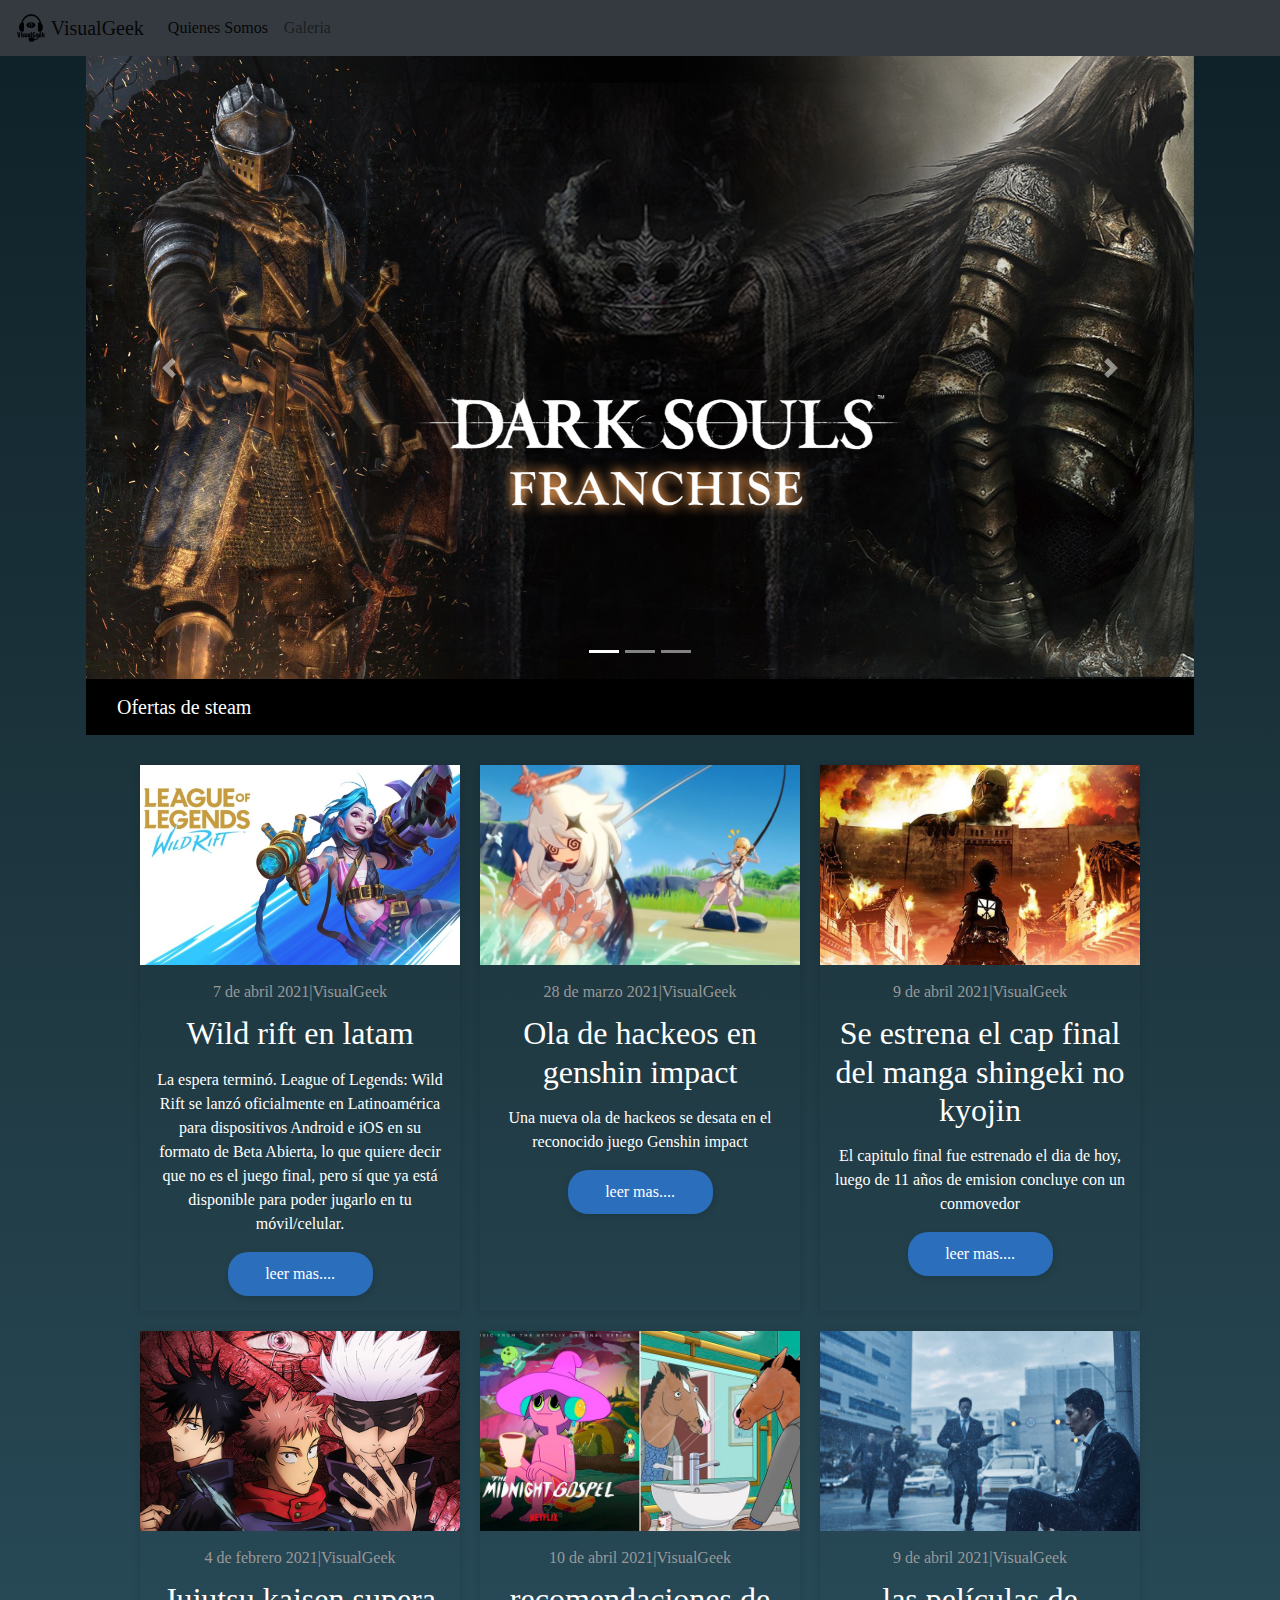
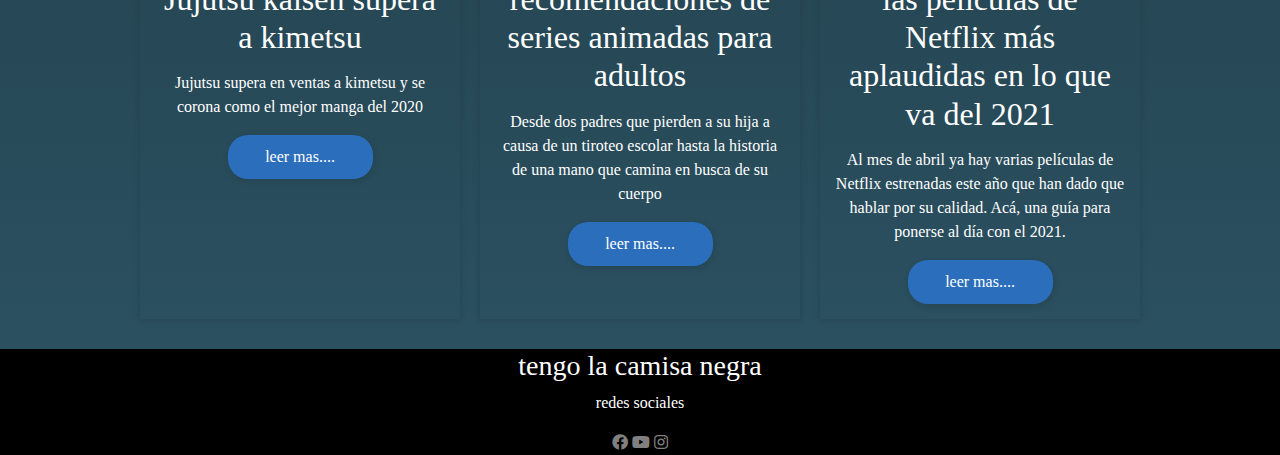
==== Proyecto web/Index.html @ 6cc5756b "Se agrego contenido real de noticias." ====
<!DOCTYPE html> 
<html lang="es">
<head>
    <meta charset="UTF-8">
    <meta name="viewport" content="width=device-width, initial-scale=1.0">
    <meta http-equiv="X-UA-Compatible" content="ie=edge">
    <title>VisualGeek</title>
    <link rel="shortcut icon" href="img/LogoMakr-4siPnE.png" type="image/x-icon">    
    <link rel="stylesheet" href="css/bootstrap.min.css">
    <link rel="stylesheet" href="css/Estilos.css">  
    <link rel="stylesheet" type="text/css" href="https://cdnjs.cloudflare.com/ajax/libs/font-awesome/5.15.1/css/all.min.css">
    
</head>
<body>
  <nav class="navbar navbar-expand-lg navbar-light bg-dark">
    <a class="navbar-brand" href="file:///C:/Users/hp/Desktop/proyecto%20web/index.html">
      <img src="img/LogoMakr-4siPnE.png" width="30" height="30" class="d-inline-block align-top" alt="">
      VisualGeek
    </a>
    <button class="navbar-toggler" type="button" data-toggle="collapse" data-target="#navbarNav" aria-controls="navbarNav" aria-expanded="false" aria-label="Toggle navigation">
      <span class="navbar-toggler-icon"></span>
    </button>
    <div class="collapse navbar-collapse" id="navbarNav">
      <ul class="navbar-nav">
        <li class="nav-item active">
          <a class="nav-link" href="file:///C:/Users/hp/Desktop/proyecto%20web/Quienes%20somos.html#">Quienes Somos <span class="sr-only">(current)</span></a>
        </li>
        <li class="nav-item">
          <a class="nav-link" href="#">Galeria</a>
        </li>
      </ul>
    </div>
  </nav>

      <div id="carouselExampleIndicators" class="carousel slide" data-ride="carousel">
        <ol class="carousel-indicators">
          <li data-target="#carouselExampleIndicators" data-slide-to="0" class="active"></li>
          <li data-target="#carouselExampleIndicators" data-slide-to="1"></li>
          <li data-target="#carouselExampleIndicators" data-slide-to="2"></li>
        </ol>
        <div class="carousel-inner">
          <div class="carousel-item active">
            <a href="https://store.steampowered.com/sale/darksoulsfranchise/"><img src="img/share_image_english.jpg" class="d-block w-100" alt="...">
            </a>
          </div>
          <div class="carousel-item">
            <a href="https://store.steampowered.com/app/381210/Dead_by_Daylight/"><img src="img/screenshot_20170725-232541.png" class="d-block w-100" alt="...">
            </a>
          </div>
          <div class="carousel-item">
            <a href="https://store.steampowered.com/bundle/5699/Grand_Theft_Auto_V_Edicin_Premium/"><img src="img/Diesel_productv2_grand-theft-auto-v_home_GTAV_EGS_Artwork_1920x1080_Hero-Carousel_V06-1920x1080-1503e4b1320d5652dd4f57466c8bcb79424b3fc0.jpg" class="d-block w-100" alt="...">
            </a>
          </div>
        </div>
        <a class="carousel-control-prev" href="#carouselExampleIndicators" role="button" data-slide="prev">
          <span class="carousel-control-prev-icon" aria-hidden="true"></span>
          <span class="sr-only">Previous</span>
        </a>
        <a class="carousel-control-next" href="#carouselExampleIndicators" role="button" data-slide="next">
          <span class="carousel-control-next-icon" aria-hidden="true"></span>
          <span class="sr-only">Next</span>
        </a>
      </div>
      <nav class="navbar lol">
        <div class="container-fluid">
          <span class="navbar-brand mb-0 h1">Ofertas de steam</span>
        </div>
      </nav>
      <section class="post-list">
        <div class="content">
          <article class="post">
            <div class="post-header">
              <div class="post-img-1"></div>
            </div>
            <div class="post-body">
              <span>7 de abril 2021|VisualGeek</span>
              <h2>Wild rift en latam</h2>
              <p>La espera terminó. League of Legends: Wild Rift se lanzó oficialmente en Latinoamérica para dispositivos Android e iOS en su formato de Beta Abierta, lo que quiere decir que no es el juego final, pero sí que ya está disponible para poder jugarlo en tu móvil/celular.</p>
              <a href="https://bolavip.com/gamer/League-of-Legends-Wild-Rift-ya-disponible-en-Android-e-iOS-para-toda-Latinoamerica-20210328-0093.html#:~:text=League%20of%20Legends%3A%20Wild%20Rift%20se%20lanz%C3%B3%20oficialmente%20en%20Latinoam%C3%A9rica,jugarlo%20en%20tu%20m%C3%B3vil%2Fcelular." class="post-link">leer mas....</a>
            </div>
          </article>
          <article class="post">
            <div class="post-header">
              <div class="post-img-2"></div>
            </div>
            <div class="post-body">
              <span>28 de marzo 2021|VisualGeek</span>
              <h2>Ola de hackeos en genshin impact</h2>
              <p>Una nueva ola de hackeos se desata en el reconocido juego Genshin impact</p>
              <a href="#" class="post-link">leer mas....</a>
            </div>
          </article>
          <article class="post">
            <div class="post-header">
              <div class="post-img-3"></div>
            </div>
            <div class="post-body">
              <span>9 de abril 2021|VisualGeek</span>
              <h2>Se estrena el cap final del manga shingeki no kyojin</h2>
              <p>El capitulo final fue estrenado el dia de hoy, luego de 11 años de emision concluye con un conmovedor <final class=""></final></p>
              <a href="https://codigoespagueti.com/noticias/anime/shingeki-no-kyojin-139-el-final-del-manga-explicado/" class="post-link">leer mas....</a>
            </div>
          </article>
          <article class="post">
            <div class="post-header">
              <div class="post-img-4"></div>
            </div>
            <div class="post-body">
              <span>4 de febrero 2021|VisualGeek</span>
              <h2>Jujutsu kaisen supera a kimetsu</h2>
              <p>Jujutsu supera en ventas a kimetsu y se corona como el mejor manga del 2020</p>
              <a href="https://aweita.larepublica.pe/anime-manga-y-comics/2020/12/17/jujutsu-kaisen-supera-kimetsu-yaiba-colocandose-como-mejor-manga-2020-3170" class="post-link">leer mas....</a>
            </div>
          </article>
          <article class="post">
            <div class="post-header">
              <div class="post-img-5"></div>
            </div>
            <div class="post-body">
              <span>10 de abril 2021|VisualGeek</span>
              <h2>recomendaciones de series animadas para adultos</h2>
              <p>Desde dos padres que pierden a su hija a causa de un tiroteo escolar hasta la historia de una mano que camina en busca de su cuerpo</p>
              <a href="https://www.infobae.com/america/entretenimiento/2021/04/10/netflix-recomendaciones-de-peliculas-y-series-animadas-para-adultos/" class="post-link">leer mas....</a>
            </div>
          </article>
          <article class="post">
            <div class="post-header">
              <div class="post-img-6"></div>
            </div>
            <div class="post-body">
              <span>9 de abril 2021|VisualGeek</span>
              <h2>las películas de Netflix más aplaudidas en lo que va del 2021</h2>
              <p>Al mes de abril ya hay varias películas de Netflix estrenadas este año que han dado que hablar por su calidad. Acá, una guía para ponerse al día con el 2021.</p>
              <a href="https://finde.latercera.com/series-y-peliculas/peliculas-netflix-2021-estrenos-mejores-abril-1/" class="post-link">leer mas....</a>
            </div>
          </article>
        </div>
      </section>


     
   <footer class="footer">
     <div class="footer-div">
       <h3>tengo la camisa negra</h3>
       <p>redes sociales</p>
       <a href="#"><i class="fab fa-facebook"></i></a>
       <a href="https://www.youtube.com/watch?v=wrEOjNOKgC0&ab_channel=GabrielCA"><i class="fab fa-youtube"></i></a>
       <a href="https://www.instagram.com/lamaldito/?hl=es-la"><i class="fab fa-instagram"></i></a>

     </div>
    
  
   </footer>

      
      <script src="https://code.jquery.com/jquery-3.2.1.slim.min.js" integrity="sha384-KJ3o2DKtIkvYIK3UENzmM7KCkRr/rE9/Qpg6aAZGJwFDMVNA/GpGFF93hXpG5KkN" crossorigin="anonymous"></script>
      <script src="https://cdnjs.cloudflare.com/ajax/libs/popper.js/1.12.9/umd/popper.min.js" integrity="sha384-ApNbgh9B+Y1QKtv3Rn7W3mgPxhU9K/ScQsAP7hUibX39j7fakFPskvXusvfa0b4Q" crossorigin="anonymous"></script>
      <script src="https://maxcdn.bootstrapcdn.com/bootstrap/4.0.0/js/bootstrap.min.js" integrity="sha384-JZR6Spejh4U02d8jOt6vLEHfe/JQGiRRSQQxSfFWpi1MquVdAyjUar5+76PVCmYl" crossorigin="anonymous"></script> 
</body>



</html>
---- Proyecto web/css/Estilos.css ----
nav.navbar{
    background-color: black;
}
.slide{
    max-width: 1108px;
    margin: auto;
    min-height: 500px;
}
.slide img{
    min-height: 500px;
    margin: auto;

}
nav.lol{
    background-color: rgb(0, 0, 0);
    max-width:1108px;
    text-align: center;
    margin: auto;
    color:white;
}
.container{
    max-width: 1000px;
    min-height: 600px;
    text-align: center;
}
body{
    font-family: Georgia, 'Times New Roman', Times, serif;
    background: #0F2027;  /* fallback for old browsers */
background: -webkit-linear-gradient(to top, #2C5364, #203A43, #0F2027);  /* Chrome 10-25, Safari 5.1-6 */
background: linear-gradient(to top, #2C5364, #203A43, #0F2027); /* W3C, IE 10+/ Edge, Firefox 16+, Chrome 26+, Opera 12+, Safari 7+ */

    
}
.post-list{
    display: flex;
    min-height: 100vh;
    align-items: center;
    justify-content: center;
    padding: 30px 15px;
}
.content{
    display: grid;
    grid-template-columns: repeat(3,1fr);
    grid-gap:20px;
    max-width: 1000px;
    margin: auto;
    color: white;
}
.post-img-1{
    background: url(wildrida.jpeg);
    width: 100%;
    height: 200px;
    background-size: cover;
    background-position: center;
    transition: .2s;

}
.post-img-2{
    background: url(paimon.png);
    width: 100%;
    height: 200px;
    background-size: cover;
    background-position: center;
    transition: .2s;
    
}
.post-img-3{
    background: url(snk.jpg);
    width: 100%;
    height: 200px;
    background-size: cover;
    background-position: center;
    transition: .2s;
    
}
.post-img-4{
    background: url(jujutsuss.jpg);
    width: 100%;
    height: 200px;
    background-size: cover;
    background-position: center;
    transition: .2s;
    
}
.post-img-5{
    background: url(BFKSNSZDQBAWROWWK5KUEXFN7E.jpg);
    width: 100%;
    height: 200px;
    background-size: cover;
    background-position: center;
    transition: .2s;
    
}
.post-img-6{
    background: url(nosexd.jpg);
    width: 100%;
    height: 200px;
    background-size: cover;
    background-position: center;
    transition: .2s;
    
}
.post{
    box-shadow: 0 1px 6px 1px rgba(0,0,0, .1);
    transition: .2s;
    overflow: hidden;

}
.post:hover{
    transform: translateY(-4px);
    box-shadow: 0 1px 6px 1px rgba(0,0,0, .15);    
}
.post-header{
    width: 100%;
    height: 200px;
    overflow: hidden;
    cursor: pointer;
}
.post:hover .post-img-1,
.post:hover .post-img-2,
.post:hover .post-img-3,
.post:hover .post-img-4,
.post:hover .post-img-5,
.post:hover .post-img-5{
    transform: scale(1.1);
}
.post-body{
    padding: 15px;
    text-align: center;
}
.post-body span{
    display: inline-block;
    color: #999;
    margin-bottom: 10px;
}
.post-body h2{
    margin-bottom: 15px;
}
.post body p{
    line-height: 1.5;
    margin-bottom: 20px;
}
.post-body .post-link{
    display: block;
    text-decoration: none;
    padding: 10px;
    background: #2b6ebb;
    color: white;
    width: 50%;
    margin: auto;
    border-radius: 20px;
    box-shadow: 1px 2px 6px 1px rgba(0,0,0, .1);
    transition: .2s;
}
.post-body .post-link:hover{
    background: #3378c7;
    box-shadow: 1px 2px 6px 1px rgba(0,0,0, .2);
    transform: translateY(-2px);
}


@media (max-width:840px){
    .content{
        grid-template-columns: repeat(2, 1fr);
    }
}
@media (max-width:600px){
    .content{
        grid-template-columns: repeat(1, 1fr);
    }
}
footer{
   padding-bottom: 0px;
   left: 0;
   bottom: 0;
   width: 100%;
   background-color: black;
   color: white;
   text-align: center;
}
a{
   color: gray; 
}
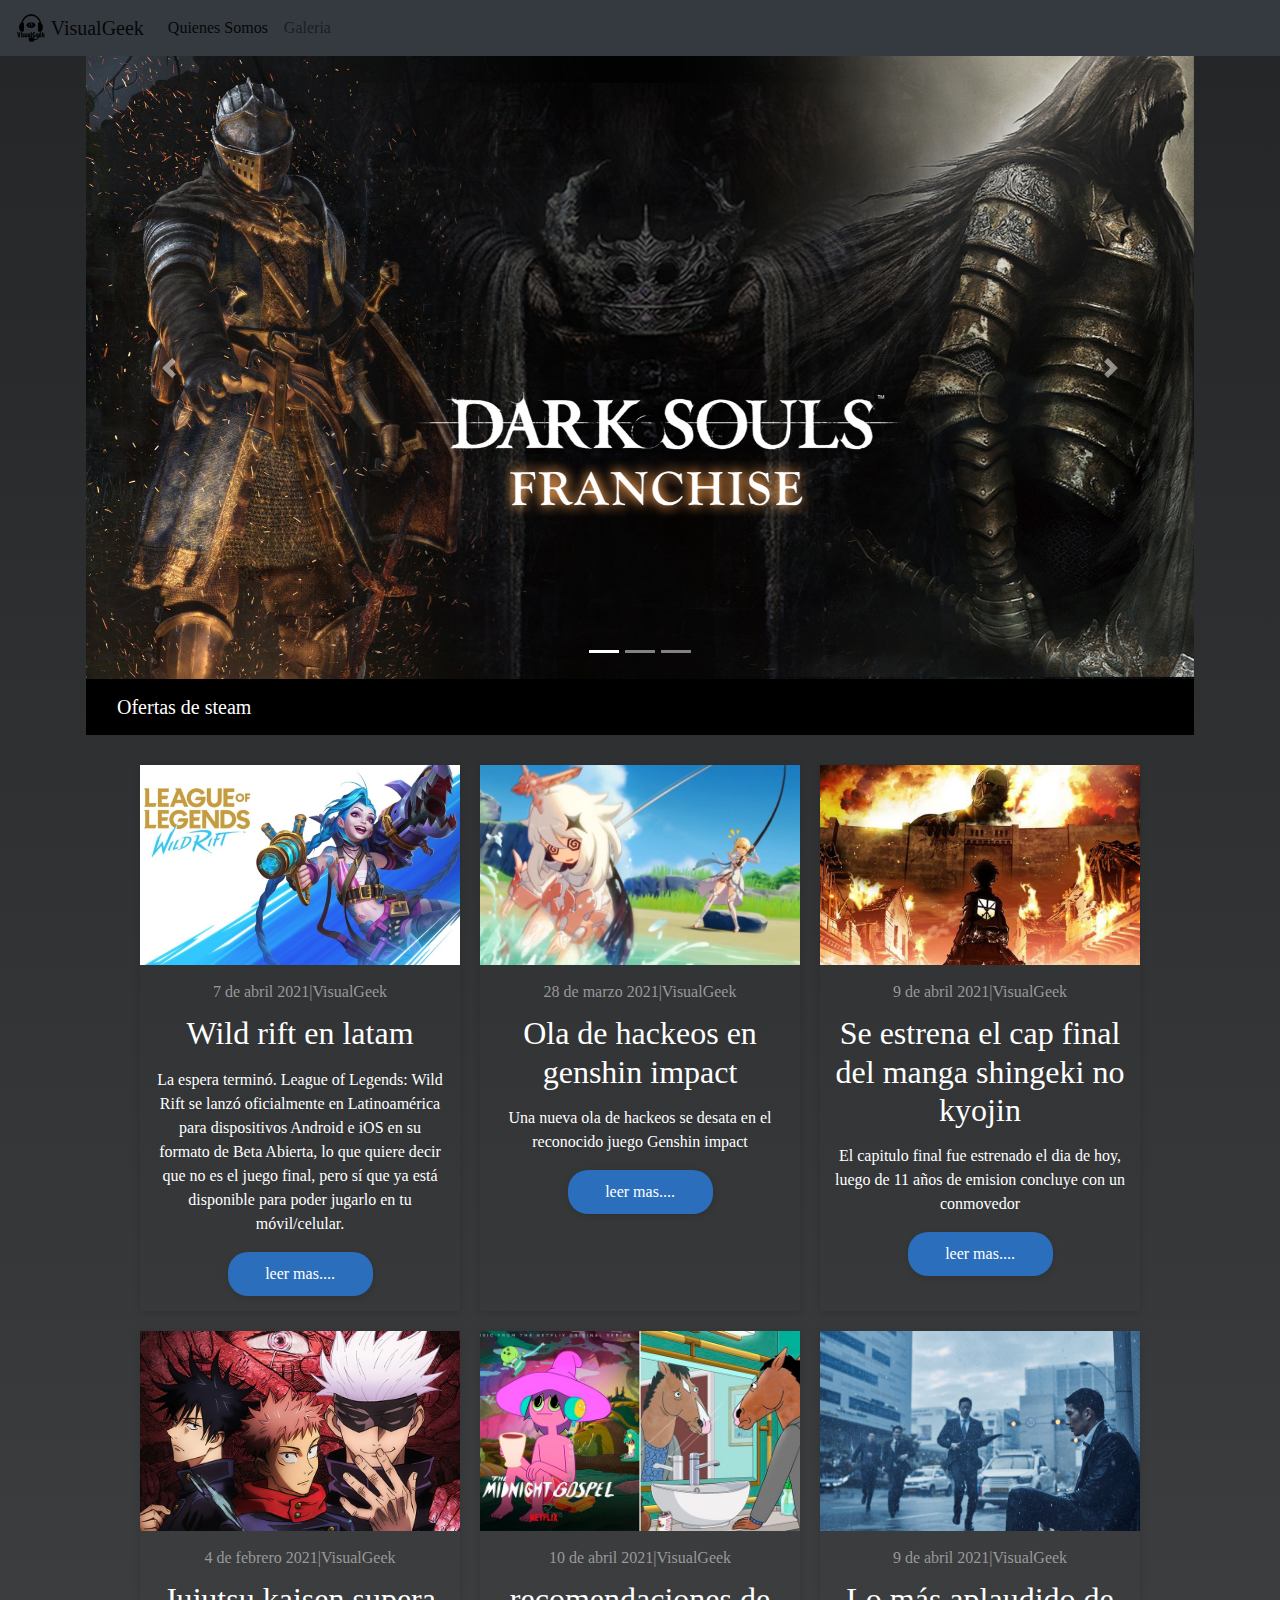
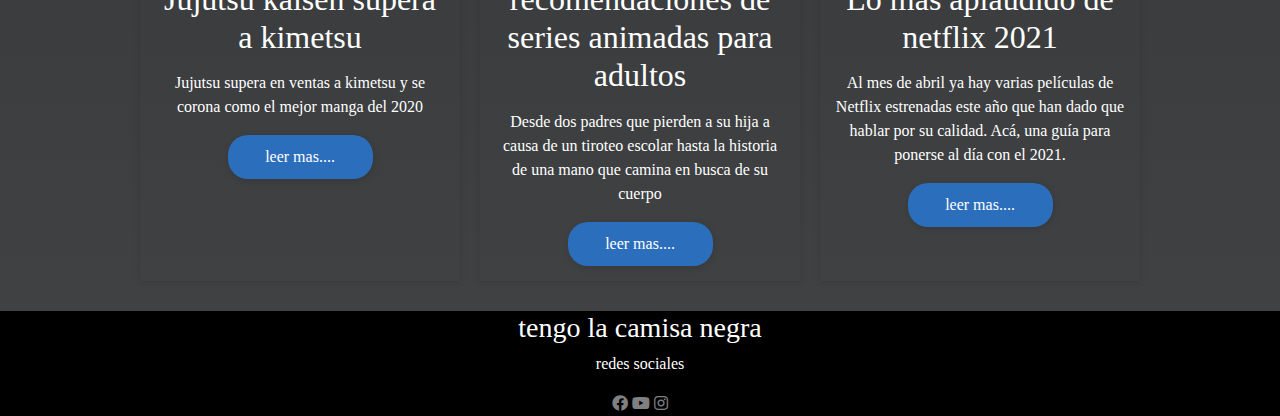
==== commit b114f39c: "Se termino la pagina Galería "lore"" ====
--- a/Proyecto web/Index.html
+++ b/Proyecto web/Index.html
@@ -26,7 +26,7 @@
           <a class="nav-link" href="file:///C:/Users/hp/Desktop/proyecto%20web/Quienes%20somos.html#">Quienes Somos <span class="sr-only">(current)</span></a>
         </li>
         <li class="nav-item">
-          <a class="nav-link" href="#">Galeria</a>
+          <a class="nav-link" href="file:///C:/Users/hp/Desktop/Proyecto%20web/Galeria.html">Galeria</a>
         </li>
       </ul>
     </div>
@@ -129,7 +129,7 @@
             </div>
             <div class="post-body">
               <span>9 de abril 2021|VisualGeek</span>
-              <h2>las películas de Netflix más aplaudidas en lo que va del 2021</h2>
+              <h2>Lo más aplaudido de netflix 2021</h2>
               <p>Al mes de abril ya hay varias películas de Netflix estrenadas este año que han dado que hablar por su calidad. Acá, una guía para ponerse al día con el 2021.</p>
               <a href="https://finde.latercera.com/series-y-peliculas/peliculas-netflix-2021-estrenos-mejores-abril-1/" class="post-link">leer mas....</a>
             </div>
--- a/Proyecto web/css/Estilos.css
+++ b/Proyecto web/css/Estilos.css
@@ -25,10 +25,11 @@
 }
 body{
     font-family: Georgia, 'Times New Roman', Times, serif;
-    background: #0F2027;  /* fallback for old browsers */
-background: -webkit-linear-gradient(to top, #2C5364, #203A43, #0F2027);  /* Chrome 10-25, Safari 5.1-6 */
-background: linear-gradient(to top, #2C5364, #203A43, #0F2027); /* W3C, IE 10+/ Edge, Firefox 16+, Chrome 26+, Opera 12+, Safari 7+ */
-
+    background: #232526;  /* fallback for old browsers */
+background: -webkit-linear-gradient(to top, #414345, #232526);  /* Chrome 10-25, Safari 5.1-6 */
+background: linear-gradient(to top, #414345, #232526); /* W3C, IE 10+/ Edge, Firefox 16+, Chrome 26+, Opera 12+, Safari 7+ */
+
+    color: white;
     
 }
 .post-list{
@@ -121,7 +122,7 @@
 .post:hover .post-img-3,
 .post:hover .post-img-4,
 .post:hover .post-img-5,
-.post:hover .post-img-5{
+.post:hover .post-img-6{
     transform: scale(1.1);
 }
 .post-body{
@@ -180,4 +181,81 @@
 }
 a{
    color: gray; 
+}
+.galeria{
+    font-family: 'Open Sans';
+}
+.galeria h1{
+    text-align: center;
+    margin: 20px 0 15px 0;
+    font-weight: 300;
+}
+.contenedor-imagenes{
+    display: flex;
+    width: 85%;
+    margin: auto;
+    justify-content: space-around;
+    flex-wrap: wrap;
+    border-radius: 3px;
+}
+.contenedor-imagenes .imagen{
+    width: 32%;
+    position: relative;
+    height: 250px;
+    margin-bottom: 5px;
+    box-shadow: 0px 0px 3px 0px rgba(0,0,0, .75);
+}
+.imagen img{
+    width: 100%;
+    height: 100%;
+    object-fit: cover;
+}
+.overlay{
+    position: absolute;
+    bottom: 0;
+    left: 0;
+    background:  #0f202783 ;
+    width: 100%;
+    height: 0;
+    transition: .5s ease;
+    overflow: hidden;
+}
+.overlay h2{
+    color: white;
+    font-weight: 300;
+    font-size: 30px;
+    position: absolute;
+    top: 50%;
+    left: 50%;
+    text-align: center;
+    transform: translate(-50%,-50%); 
+}
+.imagen:hover .overlay{
+    height: 100%;
+    cursor: pointer;
+}
+@media screen and (max-width:1000px){
+    .contenedor-imagenes{
+        width: 95%;
+    }
+}
+@media screen and (max-width:700px) {
+    .contenedor-imagenes{
+        width: 90%;
+    }
+    .contenedor-imagenes .imagen{
+        width: 48%;
+    }
+    
+}
+@media screen and (max-width:450px) {
+    h1{
+        font-size: 22px;
+    }
+    .contenedor-imagenes{
+        width: 98%;
+    }
+    .contenedor-imagenes .imagen{
+        width: 80%;
+    }
 }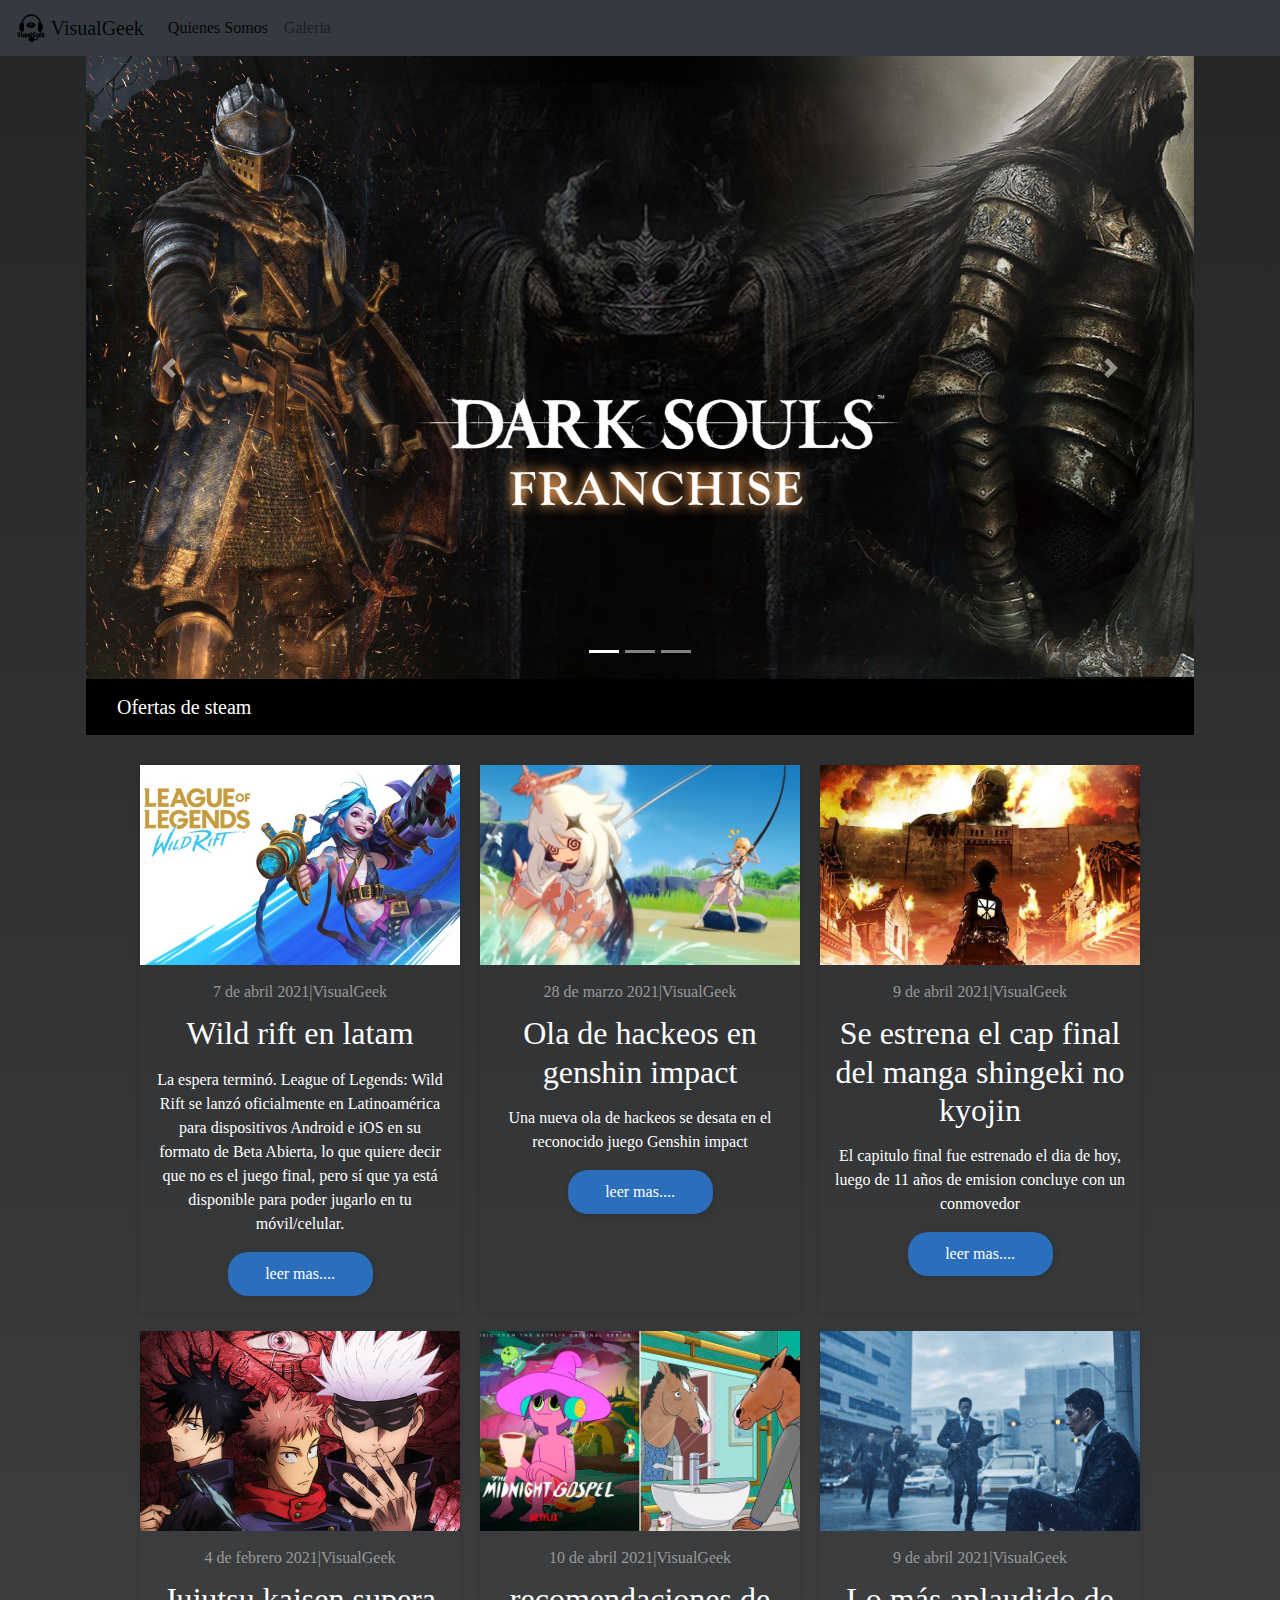
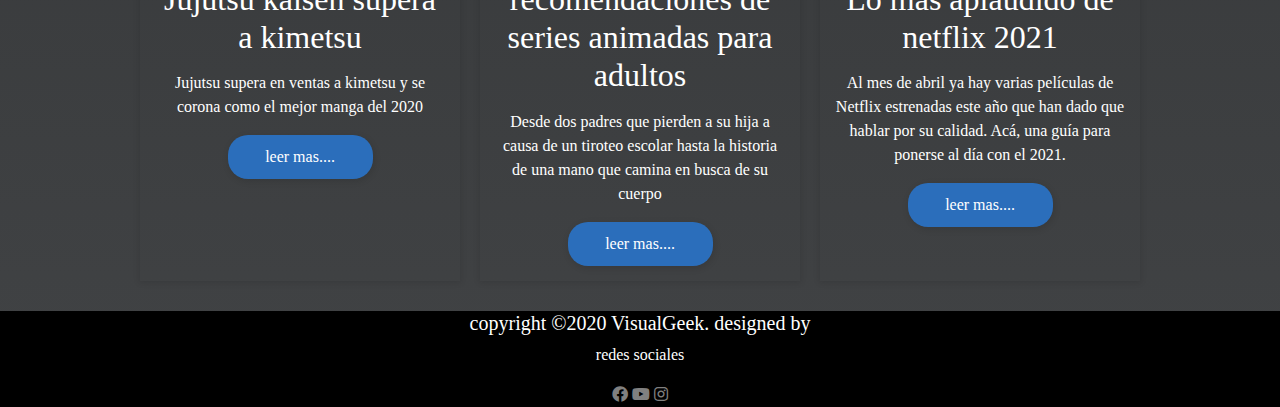
==== commit 28cc704a: "se termino la pagina de quienes somos" ====
--- a/Proyecto web/Index.html
+++ b/Proyecto web/Index.html
@@ -141,11 +141,11 @@
      
    <footer class="footer">
      <div class="footer-div">
-       <h3>tengo la camisa negra</h3>
+       <h5>copyright &copy;2020 VisualGeek. designed by </h5>
        <p>redes sociales</p>
-       <a href="#"><i class="fab fa-facebook"></i></a>
+       <a href="https://web.facebook.com/?stype=lo&jlou=AfeakNEOefUVTE1_JwI7WHwzMgGr3XnxvcFx7LVy8-uADWbPrV_SbvQ5OOXf44rXTcgYKf4bl0QIeOlAFWhCFGgCmyk8A60wWaB_KQJutnp08w&smuh=32775&lh=Ac8qcXSibt3tMElaj1E"><i class="fab fa-facebook"></i></a>
        <a href="https://www.youtube.com/watch?v=wrEOjNOKgC0&ab_channel=GabrielCA"><i class="fab fa-youtube"></i></a>
-       <a href="https://www.instagram.com/lamaldito/?hl=es-la"><i class="fab fa-instagram"></i></a>
+       <a href="https://www.instagram.com/chileno.sin.coronavirus/?hl=es-la"><i class="fab fa-instagram"></i></a>
 
      </div>
     
--- a/Proyecto web/css/Estilos.css
+++ b/Proyecto web/css/Estilos.css
@@ -22,6 +22,16 @@
     max-width: 1000px;
     min-height: 600px;
     text-align: center;
+}
+.foto img{
+    width: 100%;
+    height: 100%;
+}
+.foto{
+    max-width: 500px;
+    display:block;
+    margin:auto;
+    max-height: 280px;
 }
 body{
     font-family: Georgia, 'Times New Roman', Times, serif;
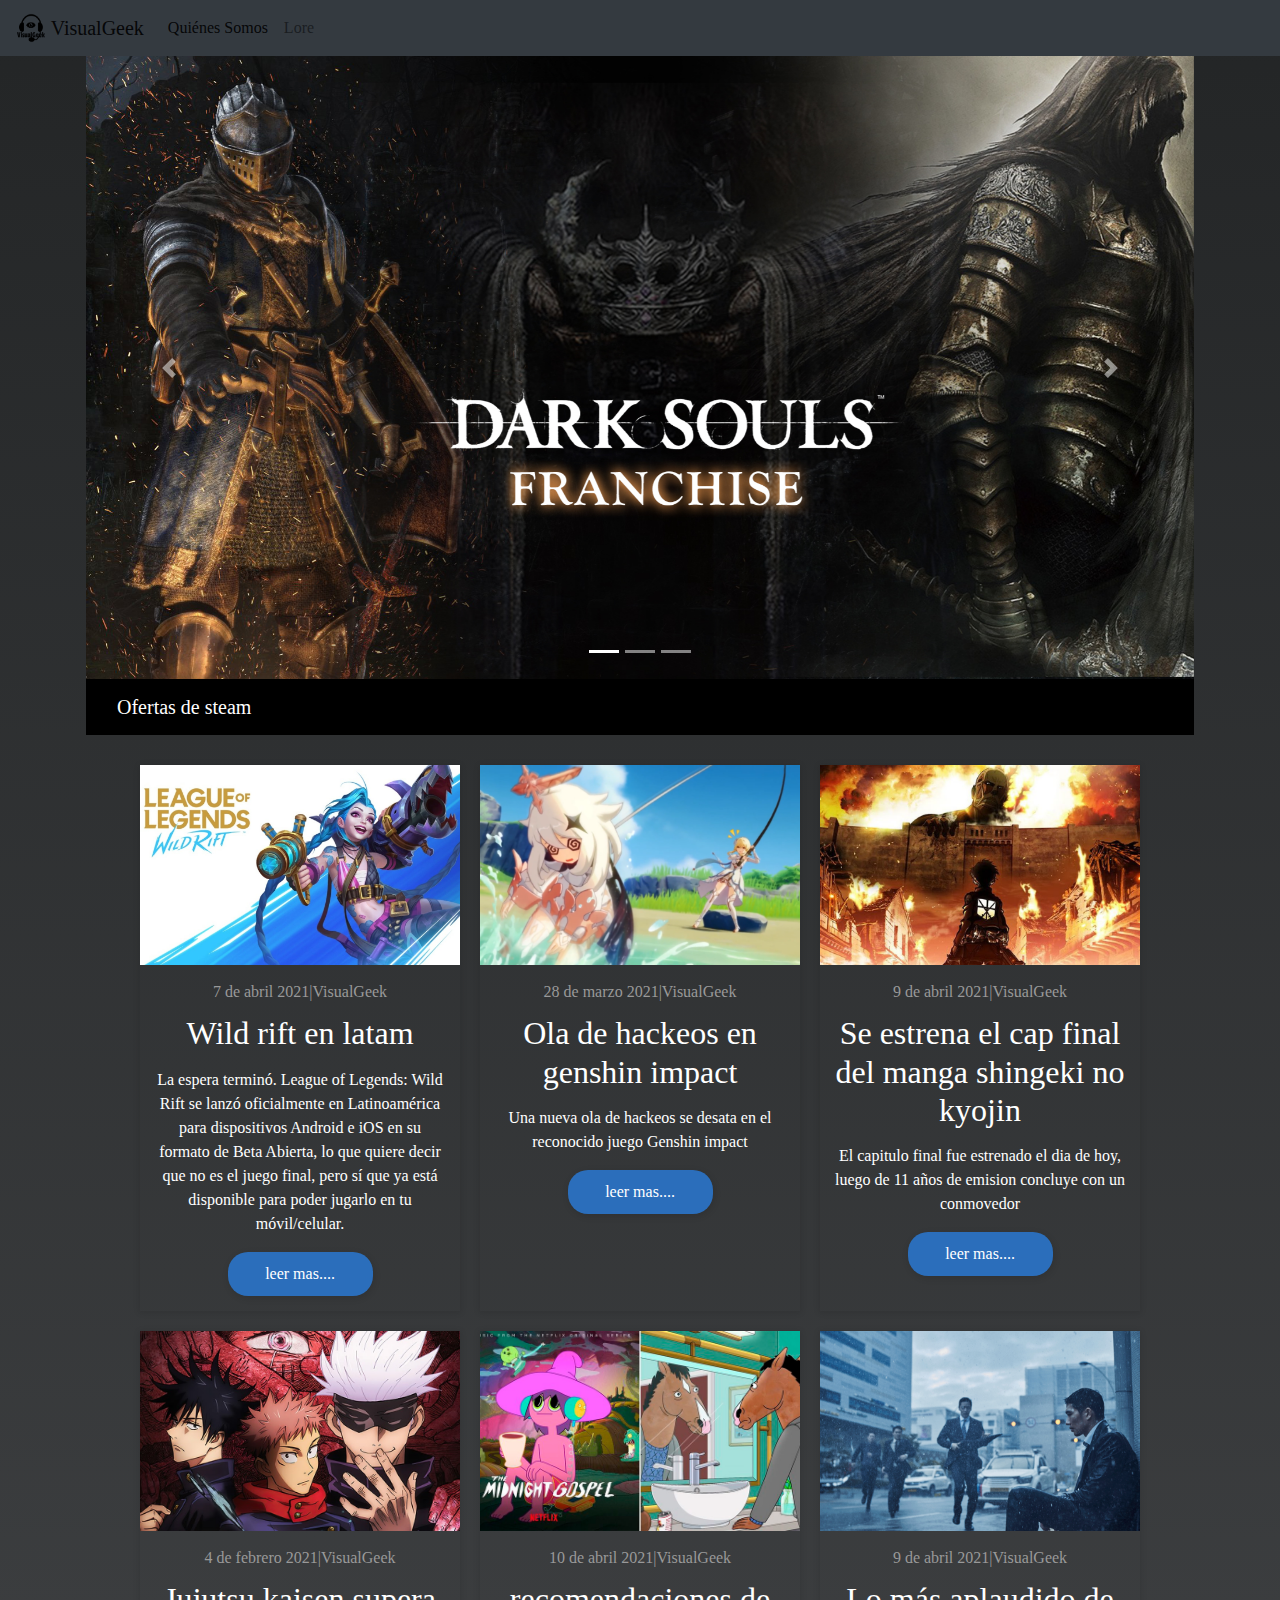
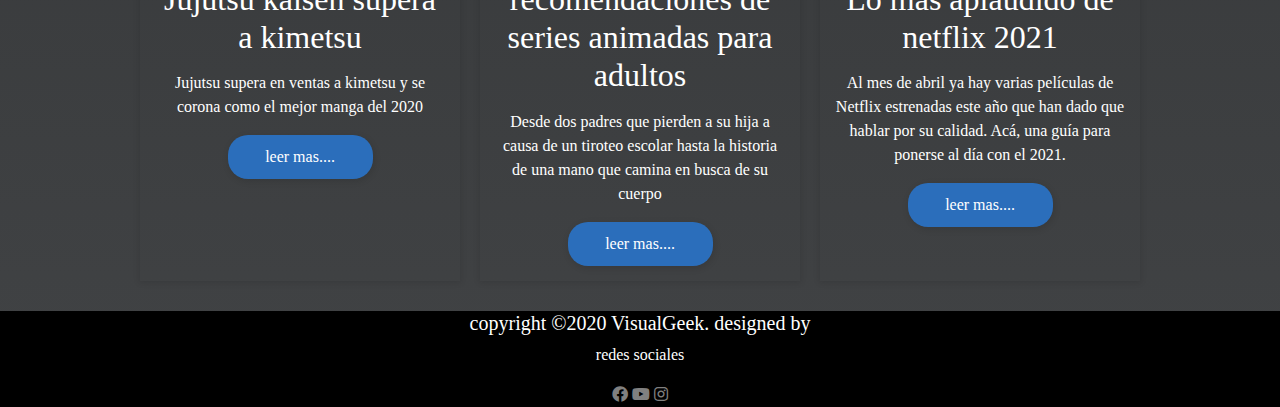
==== commit 21f0bdb1: "se terminaron pequeños detalles" ====
--- a/Proyecto web/Index.html
+++ b/Proyecto web/Index.html
@@ -23,10 +23,10 @@
     <div class="collapse navbar-collapse" id="navbarNav">
       <ul class="navbar-nav">
         <li class="nav-item active">
-          <a class="nav-link" href="file:///C:/Users/hp/Desktop/proyecto%20web/Quienes%20somos.html#">Quienes Somos <span class="sr-only">(current)</span></a>
+          <a class="nav-link" href="file:///C:/Users/hp/Desktop/proyecto%20web/Quienes%20somos.html#">Quiénes Somos <span class="sr-only">(current)</span></a>
         </li>
         <li class="nav-item">
-          <a class="nav-link" href="file:///C:/Users/hp/Desktop/Proyecto%20web/Galeria.html">Galeria</a>
+          <a class="nav-link" href="file:///C:/Users/hp/Desktop/Proyecto%20web/Galeria.html">Lore</a>
         </li>
       </ul>
     </div>
@@ -87,7 +87,7 @@
               <span>28 de marzo 2021|VisualGeek</span>
               <h2>Ola de hackeos en genshin impact</h2>
               <p>Una nueva ola de hackeos se desata en el reconocido juego Genshin impact</p>
-              <a href="#" class="post-link">leer mas....</a>
+              <a href="https://libero.pe/esports/videojuegos/1591708-genshin-impact-cuento-150-mil-cuentas-hackeadas" class="post-link">leer mas....</a>
             </div>
           </article>
           <article class="post">
--- a/Proyecto web/css/Estilos.css
+++ b/Proyecto web/css/Estilos.css
@@ -268,4 +268,7 @@
     .contenedor-imagenes .imagen{
         width: 80%;
     }
-}+}
+.container p{
+    font-family: -apple-system, BlinkMacSystemFont, 'Segoe UI', Roboto, Oxygen, Ubuntu, Cantarell, 'Open Sans', 'Helvetica Neue', sans-serif;
+}
